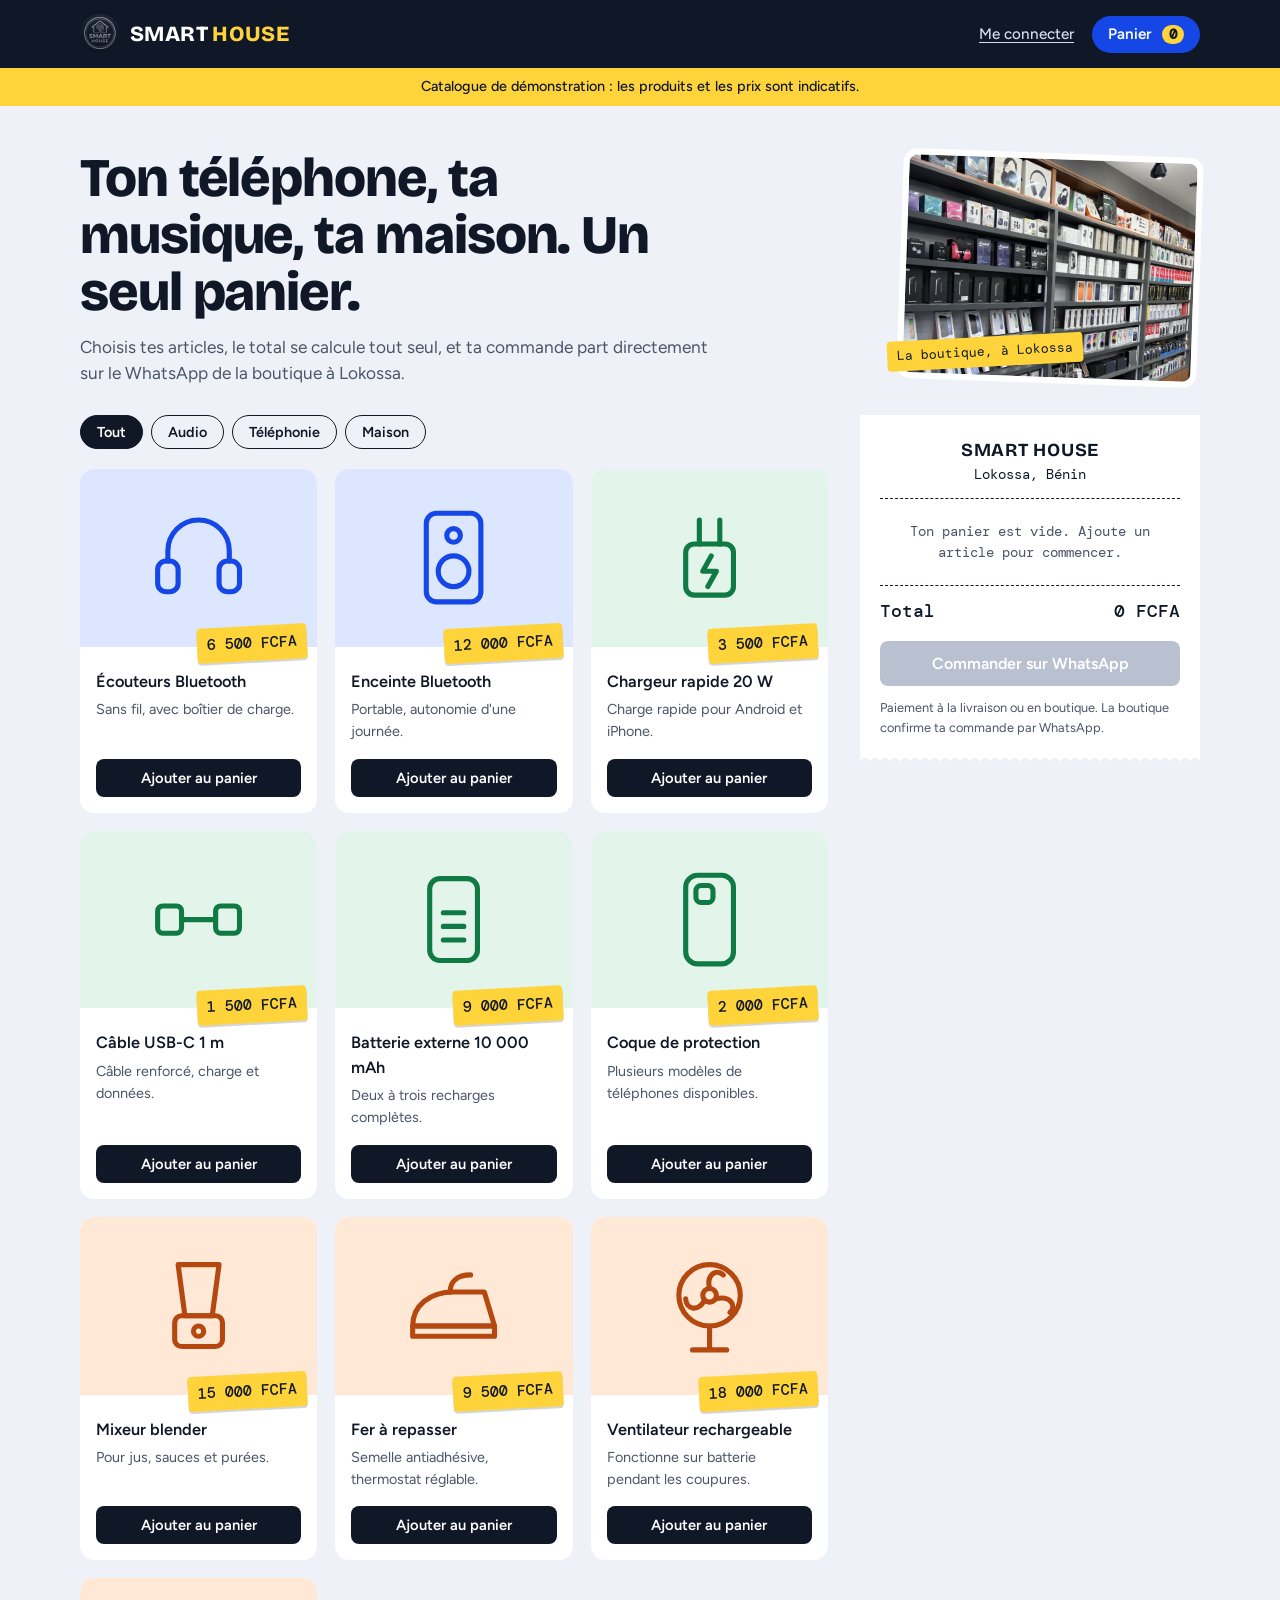
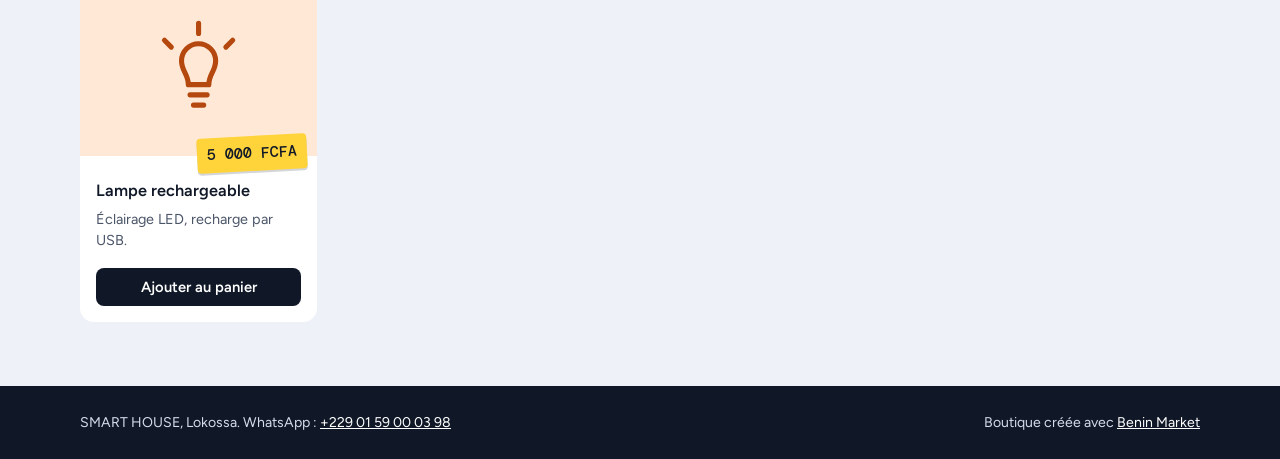
==== smart-house/index.html @ 9e2b9f71 "Boutique SMART HOUSE et offre de creation de site" ====
<!DOCTYPE html>
<html lang="fr">
<head>
<meta charset="UTF-8">
<meta name="viewport" content="width=device-width, initial-scale=1">
<title>SMART HOUSE — boutique en ligne, Lokossa</title>
<link rel="icon" href="favicon.svg" type="image/svg+xml">
<link rel="stylesheet" href="shop.css">
</head>
<body>

<header class="top">
  <div class="wrap top-row">
    <a href="index.html" class="logo"><img src="logo.png" alt="" width="40" height="40">SMART<span>HOUSE</span></a>
    <div class="top-actions">
      <button type="button" class="link-btn" id="account-btn">Me connecter</button>
      <button type="button" class="cart-btn" id="cart-open" aria-controls="ticket">
        Panier <span class="cart-count" id="cart-count">0</span>
      </button>
    </div>
  </div>
</header>

<div class="demo-banner" id="demo-banner" hidden>
  Catalogue de démonstration : les produits et les prix sont indicatifs.
</div>

<section class="hero">
  <div class="wrap hero-row">
    <div>
      <h1>Ton téléphone, ta musique, ta maison. Un seul panier.</h1>
      <p>Choisis tes articles, le total se calcule tout seul, et ta commande part directement sur le WhatsApp de la boutique à Lokossa.</p>
    </div>
    <figure class="hero-photo">
      <img src="photos/boutique.jpg" alt="Les rayons de la boutique SMART HOUSE : téléphones, casques et accessoires" width="736" height="981">
      <figcaption>La boutique, à Lokossa</figcaption>
    </figure>
  </div>
</section>

<main class="wrap layout">
  <section aria-label="Catalogue">
    <div class="filters" id="filters" role="group" aria-label="Filtrer les produits"></div>
    <ul class="grid" id="grid"></ul>
  </section>

  <aside class="ticket" id="ticket" aria-label="Votre panier">
    <div class="ticket-head">
      <strong>SMART HOUSE</strong>
      <span>Lokossa, Bénin</span>
      <button type="button" class="ticket-close" id="cart-close" aria-label="Fermer le panier">Fermer</button>
    </div>
    <p class="ticket-client" id="ticket-client"></p>
    <ul class="ticket-lines" id="ticket-lines"></ul>
    <p class="ticket-empty" id="ticket-empty">Ton panier est vide. Ajoute un article pour commencer.</p>
    <div class="ticket-total">
      <span>Total</span>
      <span id="ticket-total">0 FCFA</span>
    </div>
    <button type="button" class="order-btn" id="order-btn" disabled>Commander sur WhatsApp</button>
    <p class="ticket-note">Paiement à la livraison ou en boutique. La boutique confirme ta commande par WhatsApp.</p>
  </aside>
</main>

<footer class="foot">
  <div class="wrap foot-row">
    <span>SMART HOUSE, Lokossa. WhatsApp : <a href="https://wa.me/2290159000398" target="_blank" rel="noopener">+229 01 59 00 03 98</a></span>
    <span>Boutique créée avec <a href="../index.html">Benin Market</a></span>
  </div>
</footer>

<dialog class="account" id="account-dialog">
  <form method="dialog" id="account-form">
    <h2>Mon compte</h2>
    <p>Ces informations servent à préparer ta commande. Elles restent enregistrées sur cet appareil.</p>
    <label for="acc-nom">Nom et prénom</label>
    <input type="text" id="acc-nom" required>
    <label for="acc-tel">Numéro WhatsApp</label>
    <input type="tel" id="acc-tel" placeholder="+229 01 …" required>
    <label for="acc-ville">Ville ou quartier de livraison</label>
    <input type="text" id="acc-ville" required>
    <div class="account-actions">
      <button type="button" class="link-btn" id="account-logout" hidden>Me déconnecter</button>
      <button type="button" class="link-btn" id="account-cancel">Annuler</button>
      <button type="submit" class="primary-btn">Enregistrer</button>
    </div>
  </form>
</dialog>

<script src="shop.js"></script>
</body>
</html>
---- smart-house/shop.css ----
/* ===========================================================
   SMART HOUSE — boutique
   Idée directrice : le panier est un ticket de caisse en papier,
   les prix sont des étiquettes jaunes collées sur les produits.
   =========================================================== */

@import url('https://fonts.googleapis.com/css2?family=Bricolage+Grotesque:wght@600;800&family=DM+Mono:wght@400;500&family=Figtree:wght@400;500;600&display=swap');

:root {
  --bg: #EEF1F7;
  --ink: #101828;
  --ink-soft: #4B5568;
  --blue: #1447E6;
  --blue-dark: #0E32A8;
  --tag: #FFD43B;
  --paper: #FFFFFF;
  --line: #D5DBE8;
  --green: #0F7A43;
  --font-display: 'Bricolage Grotesque', 'Arial Black', sans-serif;
  --font-body: 'Figtree', Arial, sans-serif;
  --font-mono: 'DM Mono', 'Courier New', monospace;
}

* { box-sizing: border-box; }

body {
  margin: 0;
  background: var(--bg);
  color: var(--ink);
  font-family: var(--font-body);
  font-size: 16px;
  line-height: 1.5;
}

.wrap { max-width: 1160px; margin: 0 auto; padding: 0 20px; }

a { color: var(--blue-dark); }

button { font-family: inherit; cursor: pointer; }

a:focus-visible, button:focus-visible, input:focus-visible {
  outline: 3px solid var(--tag);
  outline-offset: 2px;
}

/* ---------- En-tête ---------- */

.top { background: var(--ink); position: sticky; top: 0; z-index: 20; }

.top-row { display: flex; align-items: center; justify-content: space-between; padding-top: 14px; padding-bottom: 14px; }

.logo {
  font-family: var(--font-display);
  font-weight: 800;
  font-size: 1.35rem;
  letter-spacing: 0.02em;
  color: #FFFFFF;
  text-decoration: none;
}

.logo { display: inline-flex; align-items: center; }
.logo img { border-radius: 50%; margin-right: 10px; }
.logo span { color: var(--tag); margin-left: 4px; }

.top-actions { display: flex; align-items: center; gap: 14px; }

.link-btn {
  background: none;
  border: none;
  color: #D6DCEA;
  font-size: 0.95rem;
  font-weight: 500;
  padding: 6px 4px;
  text-decoration: underline;
  text-underline-offset: 3px;
}

.cart-btn {
  background: var(--blue);
  color: #FFFFFF;
  border: none;
  border-radius: 999px;
  padding: 9px 16px;
  font-weight: 600;
  font-size: 0.95rem;
}

.cart-count {
  display: inline-block;
  min-width: 22px;
  margin-left: 6px;
  padding: 1px 6px;
  border-radius: 999px;
  background: var(--tag);
  color: var(--ink);
  font-family: var(--font-mono);
  font-size: 0.85rem;
  text-align: center;
}

.demo-banner {
  background: var(--tag);
  color: var(--ink);
  text-align: center;
  font-size: 0.9rem;
  font-weight: 500;
  padding: 8px 16px;
}

/* ---------- Hero ---------- */

.hero { padding: 44px 0 28px; overflow-x: clip; }

.hero h1 {
  font-family: var(--font-display);
  font-weight: 800;
  font-size: clamp(2rem, 5vw, 3.4rem);
  line-height: 1.05;
  letter-spacing: -0.02em;
  margin: 0 0 14px;
  max-width: 18ch;
}

.hero-row { display: grid; grid-template-columns: minmax(0, 1fr) 300px; gap: 40px; align-items: center; }

.hero-photo { margin: 0; position: relative; transform: rotate(2deg); }
.hero-photo img { display: block; width: 100%; height: 230px; object-fit: cover; object-position: center 30%; border-radius: 14px; border: 6px solid var(--paper); }
.hero-photo figcaption {
  position: absolute; left: -10px; bottom: 14px;
  background: var(--tag); color: var(--ink);
  font-family: var(--font-mono); font-size: 0.82rem;
  padding: 5px 10px; border-radius: 4px; transform: rotate(-5deg);
}

.hero p { max-width: 58ch; margin: 0; color: var(--ink-soft); font-size: 1.08rem; }

/* ---------- Mise en page ---------- */

.layout {
  display: grid;
  grid-template-columns: minmax(0, 1fr) 340px;
  gap: 32px;
  align-items: start;
  padding-bottom: 64px;
}

.filters { display: flex; flex-wrap: wrap; gap: 8px; margin-bottom: 20px; }

.filter {
  border: 1.5px solid var(--ink);
  background: transparent;
  color: var(--ink);
  border-radius: 999px;
  padding: 7px 16px;
  font-weight: 600;
  font-size: 0.9rem;
}

.filter[aria-pressed="true"] { background: var(--ink); color: #FFFFFF; }

/* ---------- Produits ---------- */

.grid {
  list-style: none;
  margin: 0;
  padding: 0;
  display: grid;
  grid-template-columns: repeat(auto-fill, minmax(210px, 1fr));
  gap: 18px;
}

.card {
  background: var(--paper);
  border-radius: 14px;
  overflow: hidden;
  display: flex;
  flex-direction: column;
}

.card-visual {
  position: relative;
  aspect-ratio: 4 / 3;
  display: flex;
  align-items: center;
  justify-content: center;
}

.card-visual svg { width: 46%; height: auto; }

.card-visual img { width: 100%; height: 100%; object-fit: cover; }

.tone-audio { background: #DCE6FF; color: var(--blue); }
.tone-telephonie { background: #E3F4EA; color: #0F7A43; }
.tone-maison { background: #FFE9D6; color: #B4480F; }

.price-tag {
  position: absolute;
  right: 10px;
  bottom: -14px;
  background: var(--tag);
  color: var(--ink);
  font-family: var(--font-mono);
  font-weight: 500;
  font-size: 0.95rem;
  padding: 6px 10px;
  border-radius: 4px;
  transform: rotate(-3deg);
  box-shadow: 0 2px 0 rgba(16, 24, 40, 0.18);
}

.card-body { padding: 22px 16px 16px; display: flex; flex-direction: column; gap: 6px; flex: 1; }

.card-body h3 { margin: 0; font-size: 1.02rem; font-weight: 600; }

.card-body p { margin: 0; color: var(--ink-soft); font-size: 0.9rem; flex: 1; }

.add-btn {
  margin-top: 10px;
  background: var(--ink);
  color: #FFFFFF;
  border: none;
  border-radius: 8px;
  padding: 10px 12px;
  font-weight: 600;
  font-size: 0.92rem;
}

.add-btn:hover { background: var(--blue); }

.add-btn.added { background: var(--green); }

/* ---------- Ticket de caisse (panier) ---------- */

.ticket {
  position: sticky;
  top: 84px;
  background: var(--paper);
  padding: 22px 20px 26px;
  font-family: var(--font-mono);
  font-size: 0.88rem;
  /* bord inférieur dentelé, comme un ticket déchiré */
  --tooth: 10px;
  mask: conic-gradient(from -45deg at bottom, #0000, #000 1deg 89deg, #0000 90deg) bottom / var(--tooth) 51% repeat-x,
        linear-gradient(#000 0 0) top / 100% calc(100% - var(--tooth) / 2) no-repeat;
  -webkit-mask: conic-gradient(from -45deg at bottom, #0000, #000 1deg 89deg, #0000 90deg) bottom / var(--tooth) 51% repeat-x,
        linear-gradient(#000 0 0) top / 100% calc(100% - var(--tooth) / 2) no-repeat;
}

.ticket-head {
  display: flex;
  flex-direction: column;
  align-items: center;
  text-align: center;
  padding-bottom: 12px;
  border-bottom: 1.5px dashed var(--ink);
}

.ticket-head strong { font-family: var(--font-display); font-size: 1.15rem; letter-spacing: 0.04em; }

.ticket-close { display: none; }

.ticket-client { margin: 10px 0 0; color: var(--ink-soft); font-size: 0.8rem; }

.ticket-lines { list-style: none; margin: 12px 0 0; padding: 0; }

.ticket-line { padding: 10px 0; border-bottom: 1px dotted var(--line); }

.line-top { display: flex; justify-content: space-between; gap: 10px; }

.line-top span:last-child { white-space: nowrap; }

.line-qty { display: flex; align-items: center; gap: 8px; margin-top: 6px; color: var(--ink-soft); }

.qty-btn {
  width: 26px;
  height: 26px;
  border: 1.5px solid var(--ink);
  background: var(--paper);
  border-radius: 6px;
  font-family: var(--font-mono);
  font-size: 1rem;
  line-height: 1;
}

.line-remove {
  margin-left: auto;
  background: none;
  border: none;
  color: var(--ink-soft);
  font-family: var(--font-mono);
  font-size: 0.8rem;
  text-decoration: underline;
}

.ticket-empty { color: var(--ink-soft); text-align: center; margin: 22px 0; }

.ticket-total {
  display: flex;
  justify-content: space-between;
  margin-top: 14px;
  padding-top: 12px;
  border-top: 1.5px dashed var(--ink);
  font-size: 1.15rem;
  font-weight: 500;
}

.order-btn {
  width: 100%;
  margin-top: 16px;
  background: var(--green);
  color: #FFFFFF;
  border: none;
  border-radius: 8px;
  padding: 13px 12px;
  font-family: var(--font-body);
  font-weight: 600;
  font-size: 1rem;
}

.order-btn:disabled { background: #B9C1D1; cursor: not-allowed; }

.ticket-note { margin: 12px 0 0; font-family: var(--font-body); font-size: 0.8rem; color: var(--ink-soft); }

/* ---------- Compte ---------- */

.account {
  border: none;
  border-radius: 14px;
  padding: 26px;
  width: min(420px, calc(100vw - 32px));
  color: var(--ink);
}

.account::backdrop { background: rgba(16, 24, 40, 0.55); }

.account h2 { font-family: var(--font-display); margin: 0 0 6px; }

.account p { margin: 0 0 14px; color: var(--ink-soft); font-size: 0.9rem; }

.account label { display: block; font-weight: 600; font-size: 0.9rem; margin: 12px 0 5px; }

.account input {
  width: 100%;
  padding: 11px 12px;
  border: 1.5px solid var(--line);
  border-radius: 8px;
  font-family: var(--font-body);
  font-size: 1rem;
}

.account-actions { display: flex; align-items: center; justify-content: flex-end; gap: 12px; margin-top: 20px; }

.account-actions .link-btn { color: var(--ink-soft); }

.primary-btn {
  background: var(--blue);
  color: #FFFFFF;
  border: none;
  border-radius: 8px;
  padding: 11px 18px;
  font-weight: 600;
  font-size: 0.95rem;
}

/* ---------- Pied de page ---------- */

.foot { background: var(--ink); color: #D6DCEA; padding: 26px 0; font-size: 0.88rem; }

.foot a { color: #FFFFFF; }

.foot-row { display: flex; flex-wrap: wrap; justify-content: space-between; gap: 10px; }

/* ---------- Mobile : le ticket devient un panneau ---------- */

@media (max-width: 860px) {
  .layout { grid-template-columns: 1fr; }

  .logo { font-size: 1.05rem; }
  .logo img { width: 32px; height: 32px; margin-right: 7px; }
  .top-actions { gap: 8px; }
  .link-btn { font-size: 0.85rem; }
  .cart-btn { padding: 8px 12px; font-size: 0.88rem; }

  .hero-row { grid-template-columns: 1fr; gap: 24px; }
  .hero-photo { max-width: 340px; transform: none; }
  .hero-photo figcaption { left: 10px; }

  .grid { grid-template-columns: repeat(2, minmax(0, 1fr)); gap: 12px; }

  .ticket {
    position: fixed;
    top: 0;
    right: 0;
    bottom: 0;
    width: min(360px, 100vw);
    z-index: 30;
    overflow-y: auto;
    transform: translateX(105%);
    transition: transform 0.22s ease;
    mask: none;
    -webkit-mask: none;
    box-shadow: -8px 0 24px rgba(16, 24, 40, 0.25);
  }

  .ticket.open { transform: translateX(0); }

  .ticket-close {
    display: inline-block;
    margin-top: 8px;
    background: none;
    border: none;
    font-family: var(--font-mono);
    font-size: 0.85rem;
    text-decoration: underline;
    color: var(--ink);
  }

  .price-tag { font-size: 0.85rem; }
}

@media (min-width: 861px) {
  .cart-btn { pointer-events: none; }
}

@media (prefers-reduced-motion: reduce) {
  * { transition: none !important; }
}
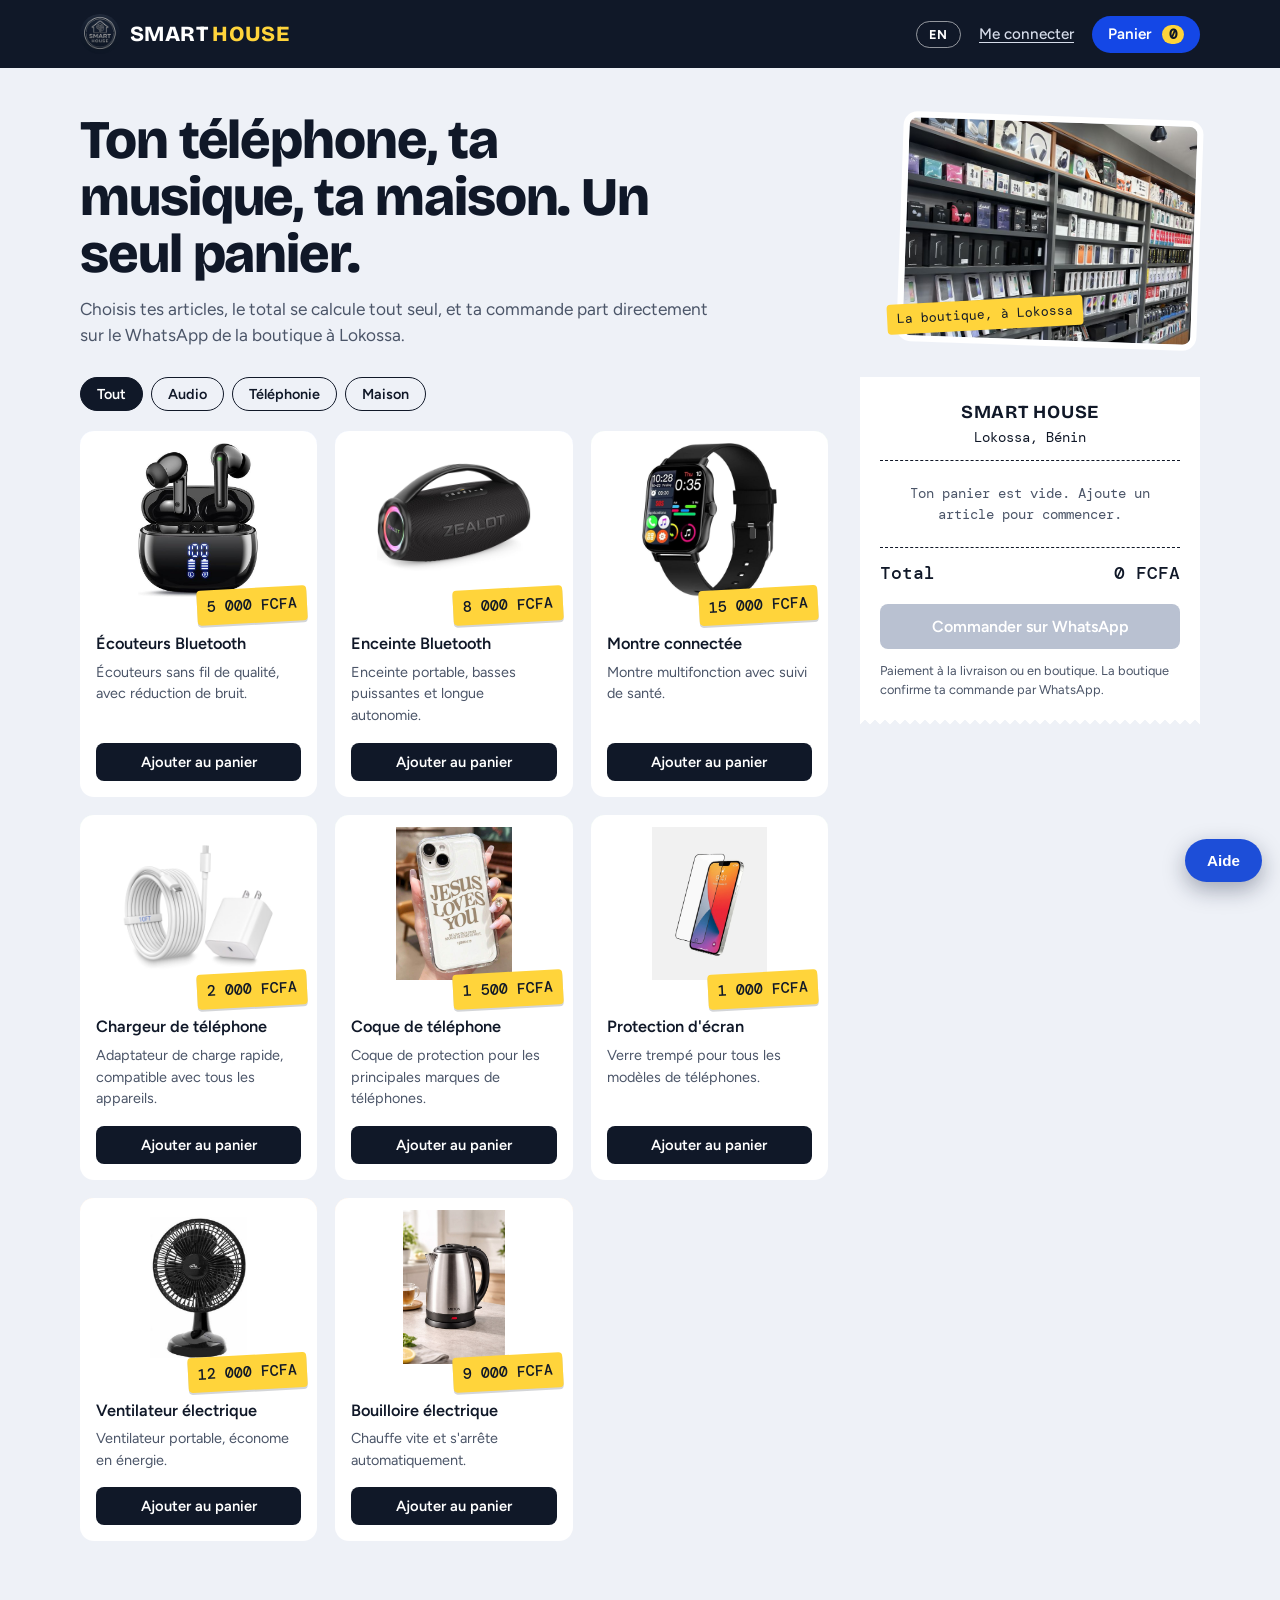
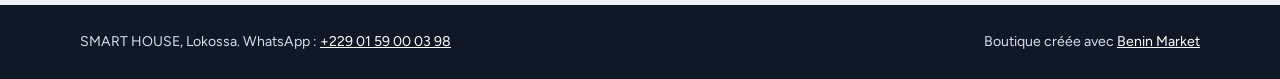
==== commit f76a726b: "Page par entreprise, QR code, application installable" ====
--- a/smart-house/index.html
+++ b/smart-house/index.html
@@ -13,6 +13,7 @@
   <div class="wrap top-row">
     <a href="index.html" class="logo"><img src="logo.png" alt="" width="40" height="40">SMART<span>HOUSE</span></a>
     <div class="top-actions">
+      <button type="button" class="lang-toggle" id="lang-toggle" aria-label="Changer de langue / Switch language">EN</button>
       <button type="button" class="link-btn" id="account-btn">Me connecter</button>
       <button type="button" class="cart-btn" id="cart-open" aria-controls="ticket">
         Panier <span class="cart-count" id="cart-count">0</span>
@@ -88,5 +89,7 @@
 </dialog>
 
 <script src="shop.js"></script>
+<script src="../assistant.js"></script>
+<script src="../i18n.js"></script>
 </body>
 </html>
--- a/smart-house/shop.css
+++ b/smart-house/shop.css
@@ -187,7 +187,7 @@
 
 .card-visual svg { width: 46%; height: auto; }
 
-.card-visual img { width: 100%; height: 100%; object-fit: cover; }
+.card-visual img { position: absolute; inset: 0; width: 100%; height: 100%; padding: 12px; object-fit: contain; background: #FFFFFF; }
 
 .tone-audio { background: #DCE6FF; color: var(--blue); }
 .tone-telephonie { background: #E3F4EA; color: #0F7A43; }
@@ -425,3 +425,93 @@
 @media (prefers-reduced-motion: reduce) {
   * { transition: none !important; }
 }
+
+/* ---------- Bouton de langue ---------- */
+
+.lang-toggle {
+  background: transparent;
+  color: #FFFFFF;
+  border: 1.5px solid rgba(255, 255, 255, 0.55);
+  border-radius: 999px;
+  padding: 5px 12px;
+  font-family: inherit;
+  font-weight: 700;
+  font-size: 0.8rem;
+  letter-spacing: 0.04em;
+  cursor: pointer;
+}
+.lang-toggle:hover { border-color: #D9A441; color: #D9A441; }
+
+/* ---------- Assistant d'aide ---------- */
+
+.helper { position: fixed; right: 18px; bottom: 18px; z-index: 40; display: flex; flex-direction: column; align-items: flex-end; gap: 10px; font-family: Arial, sans-serif; }
+
+.helper-toggle {
+  background: #1D4ED8;
+  color: #FFFFFF;
+  border: none;
+  border-radius: 999px;
+  padding: 13px 22px;
+  font-weight: 700;
+  font-size: 0.95rem;
+  cursor: pointer;
+  box-shadow: 0 8px 22px rgba(16, 27, 54, 0.35);
+}
+
+.helper-panel {
+  width: min(340px, calc(100vw - 36px));
+  max-height: min(520px, calc(100vh - 110px));
+  display: flex;
+  flex-direction: column;
+  background: #FFFFFF;
+  color: #1C1A17;
+  border-radius: 14px;
+  overflow: hidden;
+  box-shadow: 0 18px 44px rgba(16, 27, 54, 0.35);
+}
+.helper-panel[hidden] { display: none; }
+
+.helper-head { display: flex; align-items: center; justify-content: space-between; background: #1B2A4A; color: #FFFFFF; padding: 14px 16px; }
+.helper-close { background: none; border: none; color: #DCE6FF; font-size: 0.82rem; text-decoration: underline; cursor: pointer; }
+
+.helper-body { padding: 14px 16px; overflow-y: auto; }
+.helper-intro { margin: 0 0 10px; font-size: 0.88rem; color: #5B564C; }
+
+.helper-q {
+  display: block;
+  width: 100%;
+  text-align: left;
+  background: #F5F1E8;
+  color: #1B2A4A;
+  border: 1px solid #DCD3C2;
+  border-radius: 8px;
+  padding: 10px 12px;
+  margin-bottom: 8px;
+  font-size: 0.92rem;
+  font-weight: 600;
+  cursor: pointer;
+}
+.helper-q:hover { border-color: #1D4ED8; }
+
+.helper-question { margin: 0 0 8px; font-weight: 700; color: #1B2A4A; font-size: 0.98rem; }
+.helper-answer { margin: 0 0 12px; font-size: 0.93rem; line-height: 1.5; color: #1C1A17; max-width: none; }
+.helper-link { display: inline-block; margin-bottom: 12px; font-weight: 600; font-size: 0.92rem; color: #9C3E22; }
+.helper-back { display: block; background: none; border: none; padding: 0; color: #5B564C; font-size: 0.86rem; text-decoration: underline; cursor: pointer; }
+
+.helper-wa { display: block; text-align: center; background: #0F7A43; color: #FFFFFF; font-weight: 700; font-size: 0.92rem; padding: 13px; text-decoration: none; }
+
+/* ---------- En-tête de la boutique sur petit écran : deux lignes ---------- */
+
+.link-btn, .cart-btn, .lang-toggle { white-space: nowrap; }
+
+@media (max-width: 520px) {
+  .top-row { flex-wrap: wrap; row-gap: 10px; }
+  .top-actions { width: 100%; justify-content: space-between; }
+}
+
+.helper-body { flex: 1; min-height: 0; }
+
+@media (max-width: 520px) {
+  .helper-q { padding: 9px 11px; margin-bottom: 6px; font-size: 0.88rem; }
+  .helper-panel { max-height: calc(100vh - 96px); }
+}
